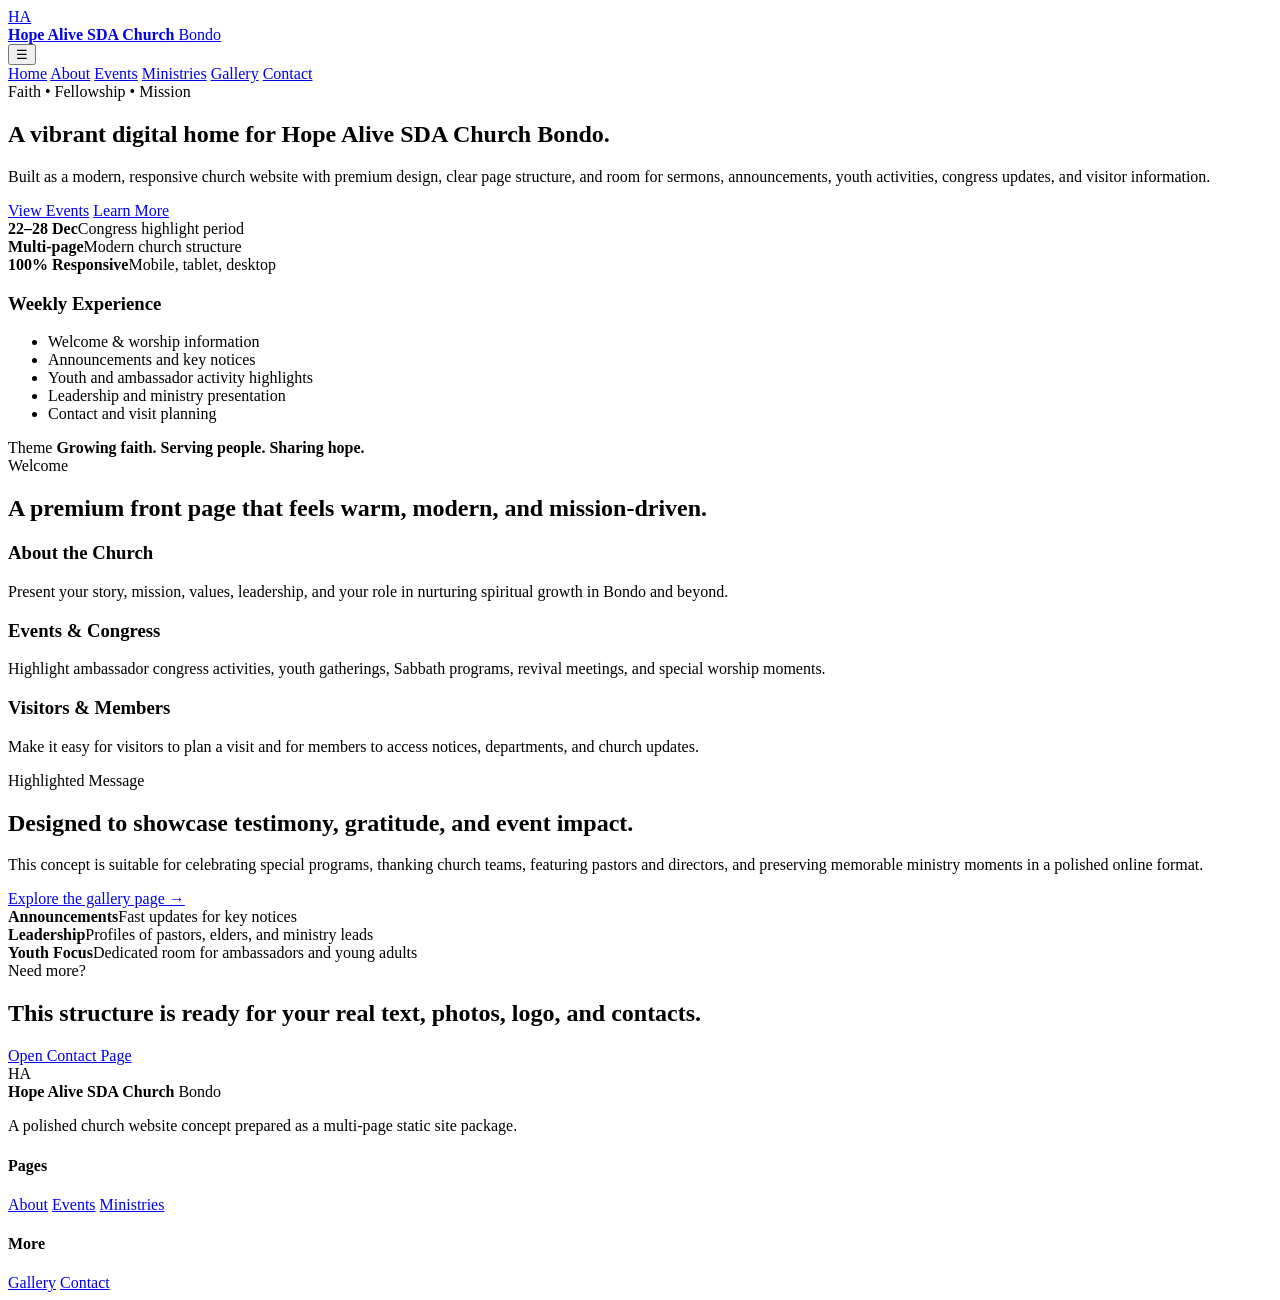
==== index.html @ 67b36d7e "Add files via upload" ====
<!DOCTYPE html>
<html lang="en">
<head>
  <meta charset="UTF-8" />
  <meta name="viewport" content="width=device-width, initial-scale=1.0" />
  <title>Hope Alive SDA Church Bondo | Home</title>
  <meta name="description" content="A premium multi-page church website concept for Hope Alive SDA Church Bondo." />
  <link rel="preconnect" href="https://fonts.googleapis.com">
  <link rel="preconnect" href="https://fonts.gstatic.com" crossorigin>
  <link href="https://fonts.googleapis.com/css2?family=Inter:wght@400;500;600;700;800&display=swap" rel="stylesheet">
  <link rel="stylesheet" href="assets/css/style.css" />
</head>
<body>
  <header class="site-header">
    <div class="container nav-wrap">
      <a href="index.html" class="brand">
        <div class="brand-mark">HA</div>
        <div>
          <strong>Hope Alive SDA Church</strong>
          <span>Bondo</span>
        </div>
      </a>
      <button class="menu-btn" aria-label="Open menu">☰</button>
      <nav class="nav">
        <a href="index.html" class="active">Home</a>
        <a href="about.html">About</a>
        <a href="events.html">Events</a>
        <a href="ministries.html">Ministries</a>
        <a href="gallery.html">Gallery</a>
        <a href="contact.html" class="btn btn-sm">Contact</a>
      </nav>
    </div>
  </header>

  <main>
    <section class="hero">
      <div class="container hero-grid">
        <div>
          <span class="eyebrow">Faith • Fellowship • Mission</span>
          <h1>A vibrant digital home for Hope Alive SDA Church Bondo.</h1>
          <p class="lead">Built as a modern, responsive church website with premium design, clear page structure, and room for sermons, announcements, youth activities, congress updates, and visitor information.</p>
          <div class="hero-actions">
            <a href="events.html" class="btn">View Events</a>
            <a href="about.html" class="btn btn-ghost">Learn More</a>
          </div>
          <div class="stats">
            <div><strong>22–28 Dec</strong><span>Congress highlight period</span></div>
            <div><strong>Multi-page</strong><span>Modern church structure</span></div>
            <div><strong>100% Responsive</strong><span>Mobile, tablet, desktop</span></div>
          </div>
        </div>
        <div class="hero-card glass">
          <h3>Weekly Experience</h3>
          <ul class="check-list">
            <li>Welcome & worship information</li>
            <li>Announcements and key notices</li>
            <li>Youth and ambassador activity highlights</li>
            <li>Leadership and ministry presentation</li>
            <li>Contact and visit planning</li>
          </ul>
          <div class="mini-banner">
            <span>Theme</span>
            <strong>Growing faith. Serving people. Sharing hope.</strong>
          </div>
        </div>
      </div>
      <div class="hero-orb orb-1"></div>
      <div class="hero-orb orb-2"></div>
    </section>

    <section class="section">
      <div class="container">
        <div class="section-head">
          <span class="eyebrow">Welcome</span>
          <h2>A premium front page that feels warm, modern, and mission-driven.</h2>
        </div>
        <div class="cards three">
          <article class="card">
            <h3>About the Church</h3>
            <p>Present your story, mission, values, leadership, and your role in nurturing spiritual growth in Bondo and beyond.</p>
          </article>
          <article class="card">
            <h3>Events & Congress</h3>
            <p>Highlight ambassador congress activities, youth gatherings, Sabbath programs, revival meetings, and special worship moments.</p>
          </article>
          <article class="card">
            <h3>Visitors & Members</h3>
            <p>Make it easy for visitors to plan a visit and for members to access notices, departments, and church updates.</p>
          </article>
        </div>
      </div>
    </section>

    <section class="section alt">
      <div class="container split">
        <div>
          <span class="eyebrow">Highlighted Message</span>
          <h2>Designed to showcase testimony, gratitude, and event impact.</h2>
          <p>This concept is suitable for celebrating special programs, thanking church teams, featuring pastors and directors, and preserving memorable ministry moments in a polished online format.</p>
          <a href="gallery.html" class="text-link">Explore the gallery page →</a>
        </div>
        <div class="feature-stack">
          <div class="feature glass"><strong>Announcements</strong><span>Fast updates for key notices</span></div>
          <div class="feature glass"><strong>Leadership</strong><span>Profiles of pastors, elders, and ministry leads</span></div>
          <div class="feature glass"><strong>Youth Focus</strong><span>Dedicated room for ambassadors and young adults</span></div>
        </div>
      </div>
    </section>

    <section class="cta-band">
      <div class="container cta-wrap">
        <div>
          <span class="eyebrow">Need more?</span>
          <h2>This structure is ready for your real text, photos, logo, and contacts.</h2>
        </div>
        <a href="contact.html" class="btn">Open Contact Page</a>
      </div>
    </section>
  </main>

  <footer class="site-footer">
    <div class="container footer-grid">
      <div>
        <div class="brand brand-footer">
          <div class="brand-mark">HA</div>
          <div>
            <strong>Hope Alive SDA Church</strong>
            <span>Bondo</span>
          </div>
        </div>
        <p>A polished church website concept prepared as a multi-page static site package.</p>
      </div>
      <div>
        <h4>Pages</h4>
        <a href="about.html">About</a>
        <a href="events.html">Events</a>
        <a href="ministries.html">Ministries</a>
      </div>
      <div>
        <h4>More</h4>
        <a href="gallery.html">Gallery</a>
        <a href="contact.html">Contact</a>
      </div>
    </div>
  </footer>
  <script src="assets/js/main.js"></script>
</body>
</html>
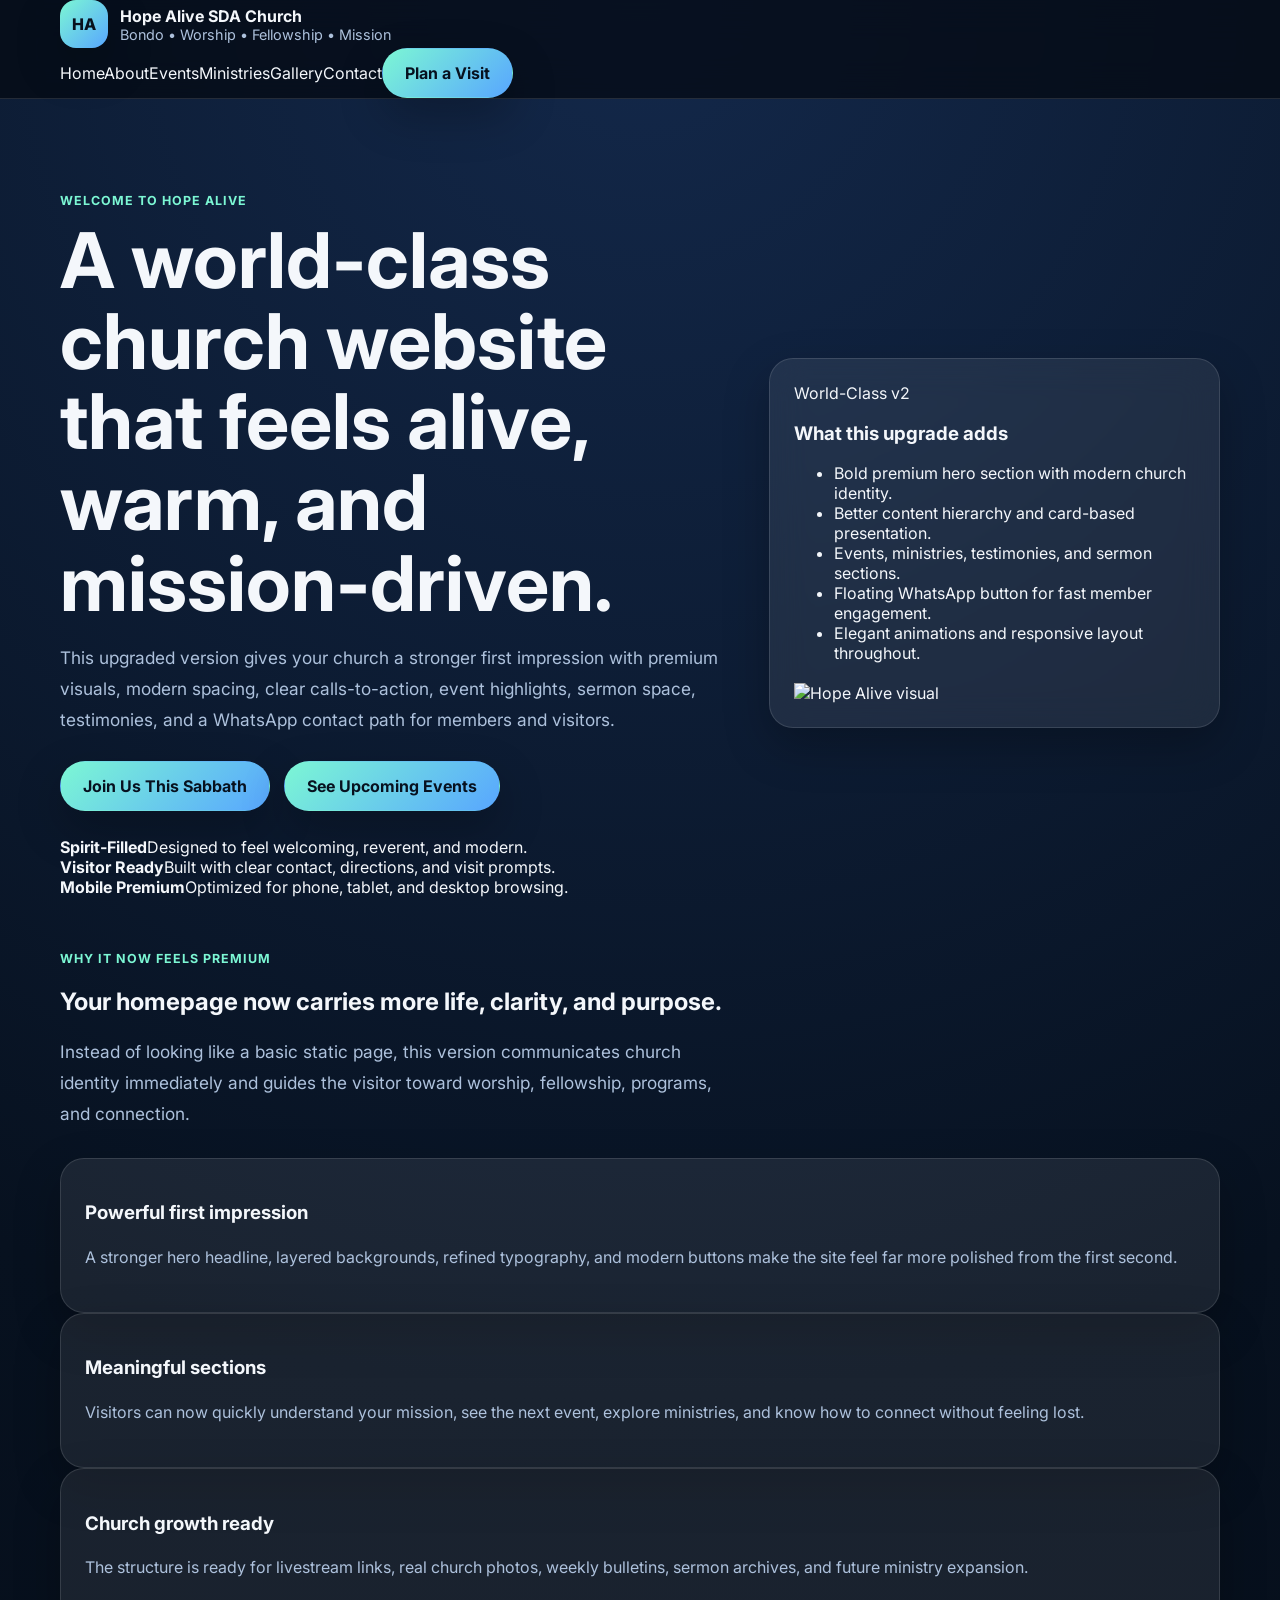
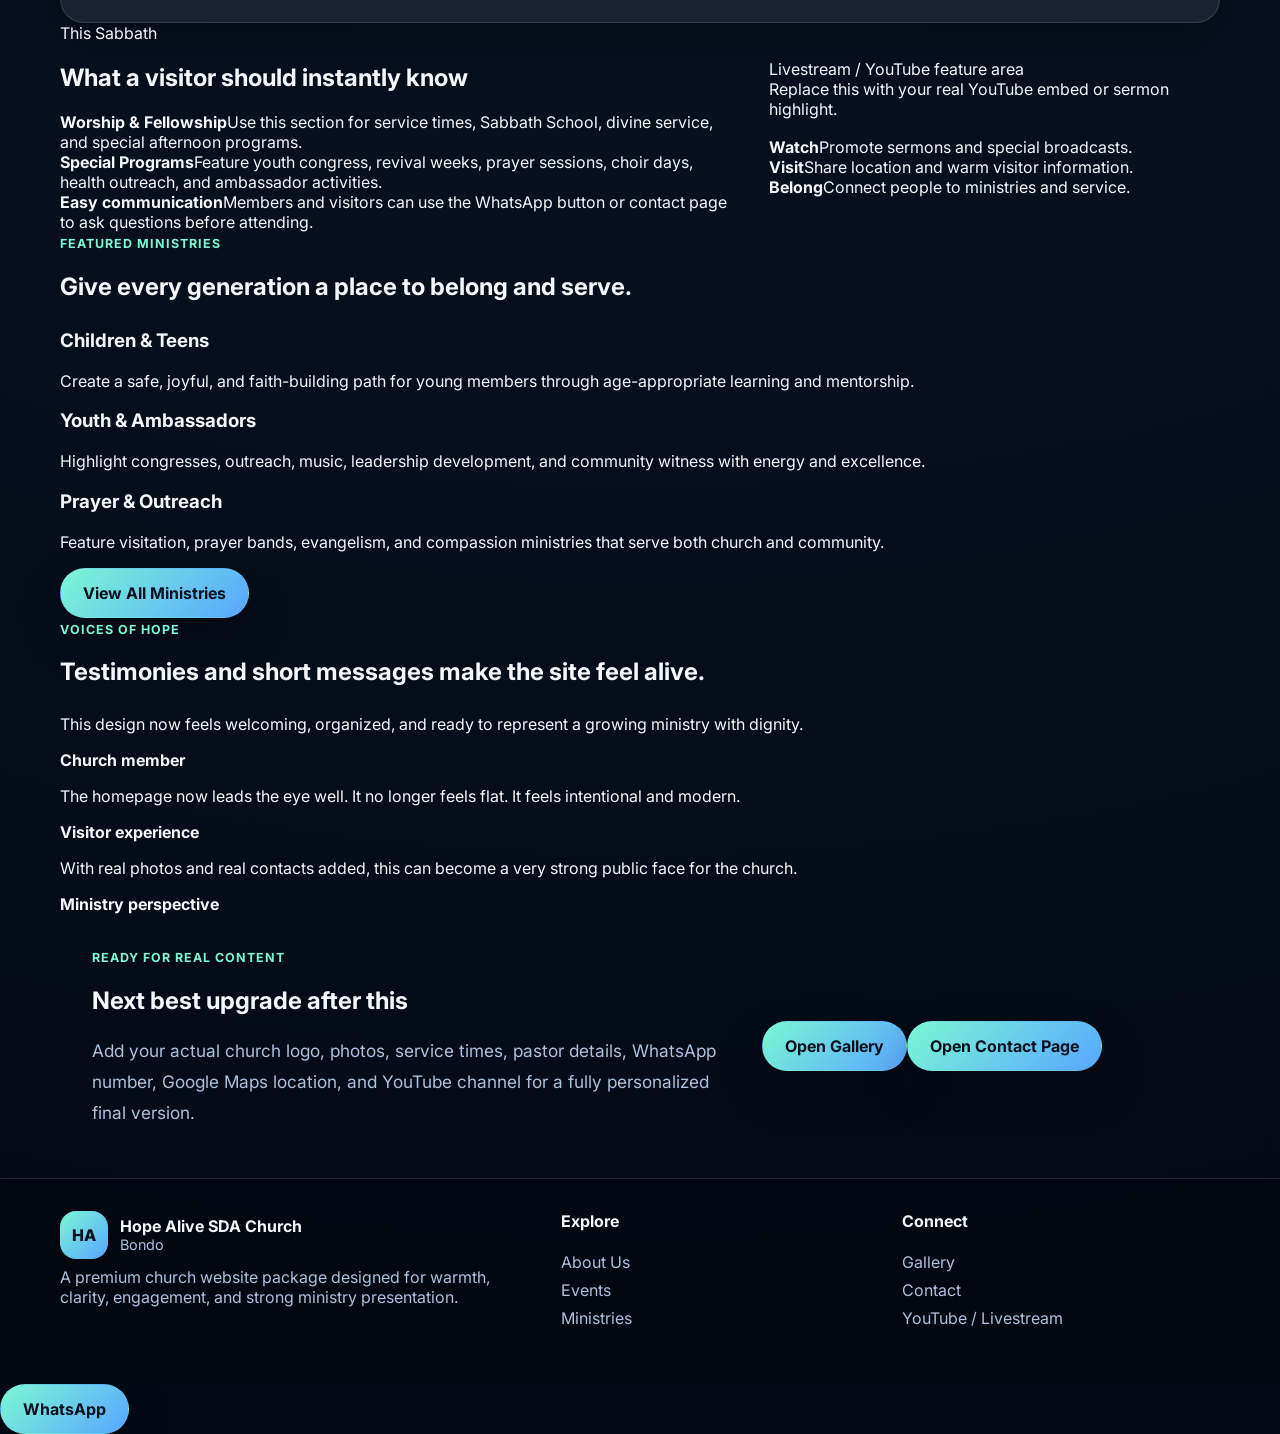
==== commit 234c9077: "Add files via upload" ====
--- a/index.html
+++ b/index.html
@@ -1,148 +1,14 @@
-<!DOCTYPE html>
-<html lang="en">
-<head>
-  <meta charset="UTF-8" />
-  <meta name="viewport" content="width=device-width, initial-scale=1.0" />
-  <title>Hope Alive SDA Church Bondo | Home</title>
-  <meta name="description" content="A premium multi-page church website concept for Hope Alive SDA Church Bondo." />
-  <link rel="preconnect" href="https://fonts.googleapis.com">
-  <link rel="preconnect" href="https://fonts.gstatic.com" crossorigin>
-  <link href="https://fonts.googleapis.com/css2?family=Inter:wght@400;500;600;700;800&display=swap" rel="stylesheet">
-  <link rel="stylesheet" href="assets/css/style.css" />
-</head>
-<body>
-  <header class="site-header">
-    <div class="container nav-wrap">
-      <a href="index.html" class="brand">
-        <div class="brand-mark">HA</div>
-        <div>
-          <strong>Hope Alive SDA Church</strong>
-          <span>Bondo</span>
-        </div>
-      </a>
-      <button class="menu-btn" aria-label="Open menu">☰</button>
-      <nav class="nav">
-        <a href="index.html" class="active">Home</a>
-        <a href="about.html">About</a>
-        <a href="events.html">Events</a>
-        <a href="ministries.html">Ministries</a>
-        <a href="gallery.html">Gallery</a>
-        <a href="contact.html" class="btn btn-sm">Contact</a>
-      </nav>
-    </div>
-  </header>
-
-  <main>
-    <section class="hero">
-      <div class="container hero-grid">
-        <div>
-          <span class="eyebrow">Faith • Fellowship • Mission</span>
-          <h1>A vibrant digital home for Hope Alive SDA Church Bondo.</h1>
-          <p class="lead">Built as a modern, responsive church website with premium design, clear page structure, and room for sermons, announcements, youth activities, congress updates, and visitor information.</p>
-          <div class="hero-actions">
-            <a href="events.html" class="btn">View Events</a>
-            <a href="about.html" class="btn btn-ghost">Learn More</a>
-          </div>
-          <div class="stats">
-            <div><strong>22–28 Dec</strong><span>Congress highlight period</span></div>
-            <div><strong>Multi-page</strong><span>Modern church structure</span></div>
-            <div><strong>100% Responsive</strong><span>Mobile, tablet, desktop</span></div>
-          </div>
-        </div>
-        <div class="hero-card glass">
-          <h3>Weekly Experience</h3>
-          <ul class="check-list">
-            <li>Welcome & worship information</li>
-            <li>Announcements and key notices</li>
-            <li>Youth and ambassador activity highlights</li>
-            <li>Leadership and ministry presentation</li>
-            <li>Contact and visit planning</li>
-          </ul>
-          <div class="mini-banner">
-            <span>Theme</span>
-            <strong>Growing faith. Serving people. Sharing hope.</strong>
-          </div>
-        </div>
-      </div>
-      <div class="hero-orb orb-1"></div>
-      <div class="hero-orb orb-2"></div>
-    </section>
-
-    <section class="section">
-      <div class="container">
-        <div class="section-head">
-          <span class="eyebrow">Welcome</span>
-          <h2>A premium front page that feels warm, modern, and mission-driven.</h2>
-        </div>
-        <div class="cards three">
-          <article class="card">
-            <h3>About the Church</h3>
-            <p>Present your story, mission, values, leadership, and your role in nurturing spiritual growth in Bondo and beyond.</p>
-          </article>
-          <article class="card">
-            <h3>Events & Congress</h3>
-            <p>Highlight ambassador congress activities, youth gatherings, Sabbath programs, revival meetings, and special worship moments.</p>
-          </article>
-          <article class="card">
-            <h3>Visitors & Members</h3>
-            <p>Make it easy for visitors to plan a visit and for members to access notices, departments, and church updates.</p>
-          </article>
-        </div>
-      </div>
-    </section>
-
-    <section class="section alt">
-      <div class="container split">
-        <div>
-          <span class="eyebrow">Highlighted Message</span>
-          <h2>Designed to showcase testimony, gratitude, and event impact.</h2>
-          <p>This concept is suitable for celebrating special programs, thanking church teams, featuring pastors and directors, and preserving memorable ministry moments in a polished online format.</p>
-          <a href="gallery.html" class="text-link">Explore the gallery page →</a>
-        </div>
-        <div class="feature-stack">
-          <div class="feature glass"><strong>Announcements</strong><span>Fast updates for key notices</span></div>
-          <div class="feature glass"><strong>Leadership</strong><span>Profiles of pastors, elders, and ministry leads</span></div>
-          <div class="feature glass"><strong>Youth Focus</strong><span>Dedicated room for ambassadors and young adults</span></div>
-        </div>
-      </div>
-    </section>
-
-    <section class="cta-band">
-      <div class="container cta-wrap">
-        <div>
-          <span class="eyebrow">Need more?</span>
-          <h2>This structure is ready for your real text, photos, logo, and contacts.</h2>
-        </div>
-        <a href="contact.html" class="btn">Open Contact Page</a>
-      </div>
-    </section>
-  </main>
-
-  <footer class="site-footer">
-    <div class="container footer-grid">
-      <div>
-        <div class="brand brand-footer">
-          <div class="brand-mark">HA</div>
-          <div>
-            <strong>Hope Alive SDA Church</strong>
-            <span>Bondo</span>
-          </div>
-        </div>
-        <p>A polished church website concept prepared as a multi-page static site package.</p>
-      </div>
-      <div>
-        <h4>Pages</h4>
-        <a href="about.html">About</a>
-        <a href="events.html">Events</a>
-        <a href="ministries.html">Ministries</a>
-      </div>
-      <div>
-        <h4>More</h4>
-        <a href="gallery.html">Gallery</a>
-        <a href="contact.html">Contact</a>
-      </div>
-    </div>
-  </footer>
-  <script src="assets/js/main.js"></script>
-</body>
-</html>
+<!DOCTYPE html><html lang="en"><head><meta charset="UTF-8" />
+<meta name="viewport" content="width=device-width, initial-scale=1.0" />
+<meta name="description" content="Hope Alive SDA Church Bondo premium multi-page website." />
+<link rel="preconnect" href="https://fonts.googleapis.com">
+<link rel="preconnect" href="https://fonts.gstatic.com" crossorigin>
+<link href="https://fonts.googleapis.com/css2?family=Inter:wght@400;500;600;700;800;900&display=swap" rel="stylesheet">
+<link rel="stylesheet" href="assets/css/style.css" /><title>Hope Alive SDA Church Bondo | Home</title></head><body><header class="site-header"><div class="container navbar"><a class="brand" href="index.html"><div class="brand-mark">HA</div><div class="brand-text"><strong>Hope Alive SDA Church</strong><span>Bondo • Worship • Fellowship • Mission</span></div></a><button class="menu-btn" aria-label="Open menu">☰</button><nav class="nav-links"><a href="index.html" class="active">Home</a><a href="about.html" class="">About</a><a href="events.html" class="">Events</a><a href="ministries.html" class="">Ministries</a><a href="gallery.html" class="">Gallery</a><a href="contact.html" class="">Contact</a><a href="contact.html" class="btn btn-primary">Plan a Visit</a></nav></div></header><main>
+<section class="hero"><div class="container hero-grid"><div class="reveal"><span class="eyebrow">Welcome to Hope Alive</span><h1>A world-class church website that feels alive, warm, and mission-driven.</h1><p class="lead">This upgraded version gives your church a stronger first impression with premium visuals, modern spacing, clear calls-to-action, event highlights, sermon space, testimonies, and a WhatsApp contact path for members and visitors.</p><div class="hero-actions"><a class="btn btn-primary" href="contact.html">Join Us This Sabbath</a><a class="btn btn-secondary" href="events.html">See Upcoming Events</a></div><div class="metrics"><div class="metric"><strong>Spirit-Filled</strong><span>Designed to feel welcoming, reverent, and modern.</span></div><div class="metric"><strong>Visitor Ready</strong><span>Built with clear contact, directions, and visit prompts.</span></div><div class="metric"><strong>Mobile Premium</strong><span>Optimized for phone, tablet, and desktop browsing.</span></div></div></div><div class="hero-card glass reveal"><span class="hero-badge">World-Class v2</span><h3>What this upgrade adds</h3><ul class="checks"><li>Bold premium hero section with modern church identity.</li><li>Better content hierarchy and card-based presentation.</li><li>Events, ministries, testimonies, and sermon sections.</li><li>Floating WhatsApp button for fast member engagement.</li><li>Elegant animations and responsive layout throughout.</li></ul><div class="media-card" style="margin-top:20px"><img src="assets/img/hero-illustration.svg" alt="Hope Alive visual"></div></div></div><div class="orb orb-one"></div><div class="orb orb-two"></div></section>
+<section><div class="container"><div class="section-head reveal"><span class="eyebrow">Why it now feels premium</span><h2>Your homepage now carries more life, clarity, and purpose.</h2><p class="lead">Instead of looking like a basic static page, this version communicates church identity immediately and guides the visitor toward worship, fellowship, programs, and connection.</p></div><div class="grid-3"><article class="card reveal"><h3>Powerful first impression</h3><p>A stronger hero headline, layered backgrounds, refined typography, and modern buttons make the site feel far more polished from the first second.</p></article><article class="card reveal"><h3>Meaningful sections</h3><p>Visitors can now quickly understand your mission, see the next event, explore ministries, and know how to connect without feeling lost.</p></article><article class="card reveal"><h3>Church growth ready</h3><p>The structure is ready for livestream links, real church photos, weekly bulletins, sermon archives, and future ministry expansion.</p></article></div></div></section>
+<section><div class="container split"><div class="notice reveal"><div class="kicker">This Sabbath</div><h2>What a visitor should instantly know</h2><div class="notice-list"><div class="notice-item"><strong>Worship & Fellowship</strong><span>Use this section for service times, Sabbath School, divine service, and special afternoon programs.</span></div><div class="notice-item"><strong>Special Programs</strong><span>Feature youth congress, revival weeks, prayer sessions, choir days, health outreach, and ambassador activities.</span></div><div class="notice-item"><strong>Easy communication</strong><span>Members and visitors can use the WhatsApp button or contact page to ask questions before attending.</span></div></div></div><div class="media-card reveal"><div class="video-placeholder">Livestream / YouTube feature area<br><span class="muted small">Replace this with your real YouTube embed or sermon highlight.</span></div><div class="tile-row" style="margin-top:18px"><div class="tile"><strong>Watch</strong><span>Promote sermons and special broadcasts.</span></div><div class="tile"><strong>Visit</strong><span>Share location and warm visitor information.</span></div><div class="tile"><strong>Belong</strong><span>Connect people to ministries and service.</span></div></div></div></div></section>
+<section><div class="container"><div class="section-head reveal"><span class="eyebrow">Featured ministries</span><h2>Give every generation a place to belong and serve.</h2></div><div class="ministries-grid"><article class="ministry-card reveal"><h3>Children & Teens</h3><p>Create a safe, joyful, and faith-building path for young members through age-appropriate learning and mentorship.</p></article><article class="ministry-card reveal"><h3>Youth & Ambassadors</h3><p>Highlight congresses, outreach, music, leadership development, and community witness with energy and excellence.</p></article><article class="ministry-card reveal"><h3>Prayer & Outreach</h3><p>Feature visitation, prayer bands, evangelism, and compassion ministries that serve both church and community.</p></article></div><div class="button-row reveal"><a class="btn btn-primary" href="ministries.html">View All Ministries</a></div></div></section>
+<section><div class="container"><div class="section-head reveal"><span class="eyebrow">Voices of hope</span><h2>Testimonies and short messages make the site feel alive.</h2></div><div class="testimonials-grid"><article class="quote reveal"><p>This design now feels welcoming, organized, and ready to represent a growing ministry with dignity.</p><strong>Church member</strong></article><article class="quote reveal"><p>The homepage now leads the eye well. It no longer feels flat. It feels intentional and modern.</p><strong>Visitor experience</strong></article><article class="quote reveal"><p>With real photos and real contacts added, this can become a very strong public face for the church.</p><strong>Ministry perspective</strong></article></div></div></section>
+<section><div class="container"><div class="notice reveal" style="padding:32px"><div class="split"><div><span class="eyebrow">Ready for real content</span><h2>Next best upgrade after this</h2><p class="lead">Add your actual church logo, photos, service times, pastor details, WhatsApp number, Google Maps location, and YouTube channel for a fully personalized final version.</p></div><div class="button-row" style="align-items:center;justify-content:flex-start"><a class="btn btn-primary" href="gallery.html">Open Gallery</a><a class="btn btn-secondary" href="contact.html">Open Contact Page</a></div></div></div></div></section>
+</main><footer class="site-footer"><div class="container footer-grid"><div><div class="brand"><div class="brand-mark">HA</div><div class="brand-text"><strong>Hope Alive SDA Church</strong><span>Bondo</span></div></div><p>A premium church website package designed for warmth, clarity, engagement, and strong ministry presentation.</p></div><div><h4>Explore</h4><a href="about.html">About Us</a><a href="events.html">Events</a><a href="ministries.html">Ministries</a></div><div><h4>Connect</h4><a href="gallery.html">Gallery</a><a href="contact.html">Contact</a><a href="#">YouTube / Livestream</a></div></div></footer><a class="floating-whatsapp btn btn-whatsapp" href="https://wa.me/254700000000" target="_blank" rel="noopener">WhatsApp</a><script src="assets/js/main.js"></script></body></html>
--- a/assets/css/style.css
+++ b/assets/css/style.css
@@ -0,0 +1,125 @@
+:root {
+  --bg: #07111f;
+  --bg-soft: #0e1b2f;
+  --card: rgba(255,255,255,0.08);
+  --text: #f4f7fb;
+  --muted: #adc1dc;
+  --primary: #58a6ff;
+  --accent: #7cf7d4;
+  --line: rgba(255,255,255,0.12);
+  --shadow: 0 18px 45px rgba(0,0,0,0.25);
+  --radius: 24px;
+}
+* { box-sizing: border-box; }
+html { scroll-behavior: smooth; }
+body {
+  margin: 0;
+  font-family: 'Inter', sans-serif;
+  background: radial-gradient(circle at top, #13284a 0%, var(--bg) 45%, #040a14 100%);
+  color: var(--text);
+}
+a { color: inherit; text-decoration: none; }
+.container { width: min(1160px, calc(100% - 32px)); margin: 0 auto; }
+.site-header {
+  position: sticky; top: 0; z-index: 1000;
+  backdrop-filter: blur(18px);
+  background: rgba(5,10,19,0.75);
+  border-bottom: 1px solid var(--line);
+}
+.nav-wrap { display: flex; align-items: center; justify-content: space-between; min-height: 78px; gap: 16px; }
+.brand { display: inline-flex; align-items: center; gap: 12px; }
+.brand strong, .brand span { display: block; }
+.brand span { color: var(--muted); font-size: 0.9rem; }
+.brand-mark {
+  width: 48px; height: 48px; display: grid; place-items: center;
+  border-radius: 16px; font-weight: 800;
+  background: linear-gradient(135deg, var(--accent), var(--primary)); color: #08111e;
+  box-shadow: var(--shadow);
+}
+.nav { display: flex; align-items: center; gap: 12px; }
+.nav a { color: var(--muted); font-weight: 600; padding: 10px 12px; border-radius: 12px; }
+.nav a.active, .nav a:hover { color: var(--text); background: rgba(255,255,255,0.06); }
+.btn {
+  display: inline-flex; align-items: center; justify-content: center; gap: 8px;
+  border: 1px solid transparent; border-radius: 999px; padding: 14px 22px;
+  font-weight: 700; background: linear-gradient(135deg, var(--accent), var(--primary));
+  color: #07111f; box-shadow: var(--shadow);
+}
+.btn-sm { padding: 10px 16px; }
+.btn-ghost { background: transparent; color: var(--text); border-color: var(--line); }
+.menu-btn { display: none; border: 1px solid var(--line); background: transparent; color: var(--text); border-radius: 12px; padding: 10px 12px; }
+.hero { position: relative; overflow: hidden; padding: 90px 0 50px; }
+.hero-grid, .split { display: grid; grid-template-columns: 1.2fr 0.8fr; gap: 32px; align-items: center; }
+.eyebrow { display: inline-block; color: var(--accent); font-weight: 700; letter-spacing: 0.08em; text-transform: uppercase; font-size: 0.78rem; }
+.hero h1, .page-hero h1, .section h2 { margin: 12px 0 18px; line-height: 1.05; }
+.hero h1 { font-size: clamp(2.6rem, 6vw, 5rem); max-width: 12ch; }
+.lead { color: var(--muted); font-size: 1.08rem; line-height: 1.8; max-width: 62ch; }
+.narrow { max-width: 52ch; }
+.hero-actions { display: flex; gap: 14px; flex-wrap: wrap; margin: 26px 0; }
+.stats { display: grid; grid-template-columns: repeat(3,1fr); gap: 14px; margin-top: 32px; }
+.stats div, .card, .glass, .gallery-item, .timeline-item { background: var(--card); border: 1px solid var(--line); box-shadow: var(--shadow); }
+.stats div { border-radius: 20px; padding: 18px; }
+.stats strong { display: block; font-size: 1rem; margin-bottom: 6px; }
+.stats span { color: var(--muted); font-size: 0.9rem; }
+.hero-card, .card, .feature, .timeline-item { border-radius: var(--radius); padding: 24px; }
+.glass { backdrop-filter: blur(18px); }
+.check-list { list-style: none; margin: 18px 0 0; padding: 0; }
+.check-list li { padding: 12px 0 12px 28px; position: relative; color: var(--muted); border-bottom: 1px solid rgba(255,255,255,0.08); }
+.check-list li::before { content: '✓'; position: absolute; left: 0; color: var(--accent); font-weight: 800; }
+.mini-banner { margin-top: 18px; padding: 16px 18px; border-radius: 18px; background: rgba(255,255,255,0.05); }
+.mini-banner span { display: block; color: var(--muted); font-size: 0.85rem; margin-bottom: 6px; }
+.hero-orb { position: absolute; border-radius: 999px; filter: blur(60px); opacity: 0.4; pointer-events: none; }
+.orb-1 { width: 220px; height: 220px; background: var(--primary); right: 8%; top: 60px; }
+.orb-2 { width: 200px; height: 200px; background: var(--accent); left: 5%; bottom: 30px; }
+.section { padding: 78px 0; }
+.section.alt, .page-hero { background: linear-gradient(180deg, rgba(255,255,255,0.02), rgba(255,255,255,0)); }
+.section-head { margin-bottom: 28px; }
+.cards { display: grid; gap: 20px; }
+.cards.three { grid-template-columns: repeat(3, 1fr); }
+.card p { color: var(--muted); line-height: 1.8; }
+.feature-stack { display: grid; gap: 18px; }
+.feature { display: flex; justify-content: space-between; align-items: center; gap: 12px; }
+.feature span { color: var(--muted); }
+.text-link { color: var(--accent); font-weight: 700; }
+.cta-band { padding: 0 0 88px; }
+.cta-wrap { border-radius: 28px; padding: 28px; background: linear-gradient(135deg, rgba(124,247,212,0.12), rgba(88,166,255,0.16)); border: 1px solid var(--line); display: flex; justify-content: space-between; gap: 24px; align-items: center; box-shadow: var(--shadow); }
+.site-footer { border-top: 1px solid var(--line); padding: 32px 0 48px; background: rgba(1,6,13,0.55); }
+.footer-grid { display: grid; grid-template-columns: 1.5fr 1fr 1fr; gap: 24px; }
+.footer-grid h4 { margin-top: 0; }
+.footer-grid a, .site-footer p { color: var(--muted); display: block; margin: 8px 0; }
+.brand-footer { margin-bottom: 14px; }
+.page-hero.small { padding: 76px 0 22px; }
+.badge { display: inline-flex; padding: 7px 12px; border-radius: 999px; background: rgba(124,247,212,0.16); color: var(--accent); font-weight: 700; font-size: 0.8rem; }
+.timeline { display: grid; gap: 16px; }
+.timeline-item strong { display: block; margin-bottom: 6px; }
+.timeline-item span { color: var(--muted); }
+.gallery-grid { display: grid; gap: 18px; grid-template-columns: repeat(3,1fr); grid-auto-rows: 180px; }
+.gallery-item {
+  border-radius: 24px; display: flex; align-items: end; padding: 22px;
+  background: linear-gradient(145deg, rgba(88,166,255,0.22), rgba(124,247,212,0.14));
+}
+.gallery-item span { font-weight: 700; }
+.gallery-item.tall { grid-row: span 2; }
+.gallery-item.wide { grid-column: span 2; }
+.contact-form { display: grid; gap: 14px; }
+.contact-form label { display: grid; gap: 8px; font-weight: 600; }
+input, textarea {
+  width: 100%; border-radius: 16px; border: 1px solid var(--line);
+  padding: 14px 16px; background: rgba(255,255,255,0.05); color: var(--text);
+  font: inherit;
+}
+input::placeholder, textarea::placeholder { color: #8ea5c1; }
+small { color: var(--muted); line-height: 1.7; }
+@media (max-width: 900px) {
+  .hero-grid, .split, .cards.three, .footer-grid, .stats, .gallery-grid { grid-template-columns: 1fr; }
+  .gallery-item.wide, .gallery-item.tall { grid-column: span 1; grid-row: span 1; }
+  .cta-wrap { flex-direction: column; align-items: flex-start; }
+  .nav {
+    display: none; position: absolute; top: calc(100% + 10px); right: 16px; left: 16px;
+    flex-direction: column; align-items: stretch; padding: 14px;
+    background: rgba(5,10,19,0.96); border: 1px solid var(--line); border-radius: 22px;
+  }
+  .nav.show { display: flex; }
+  .menu-btn { display: inline-flex; }
+  .hero h1 { max-width: none; }
+}
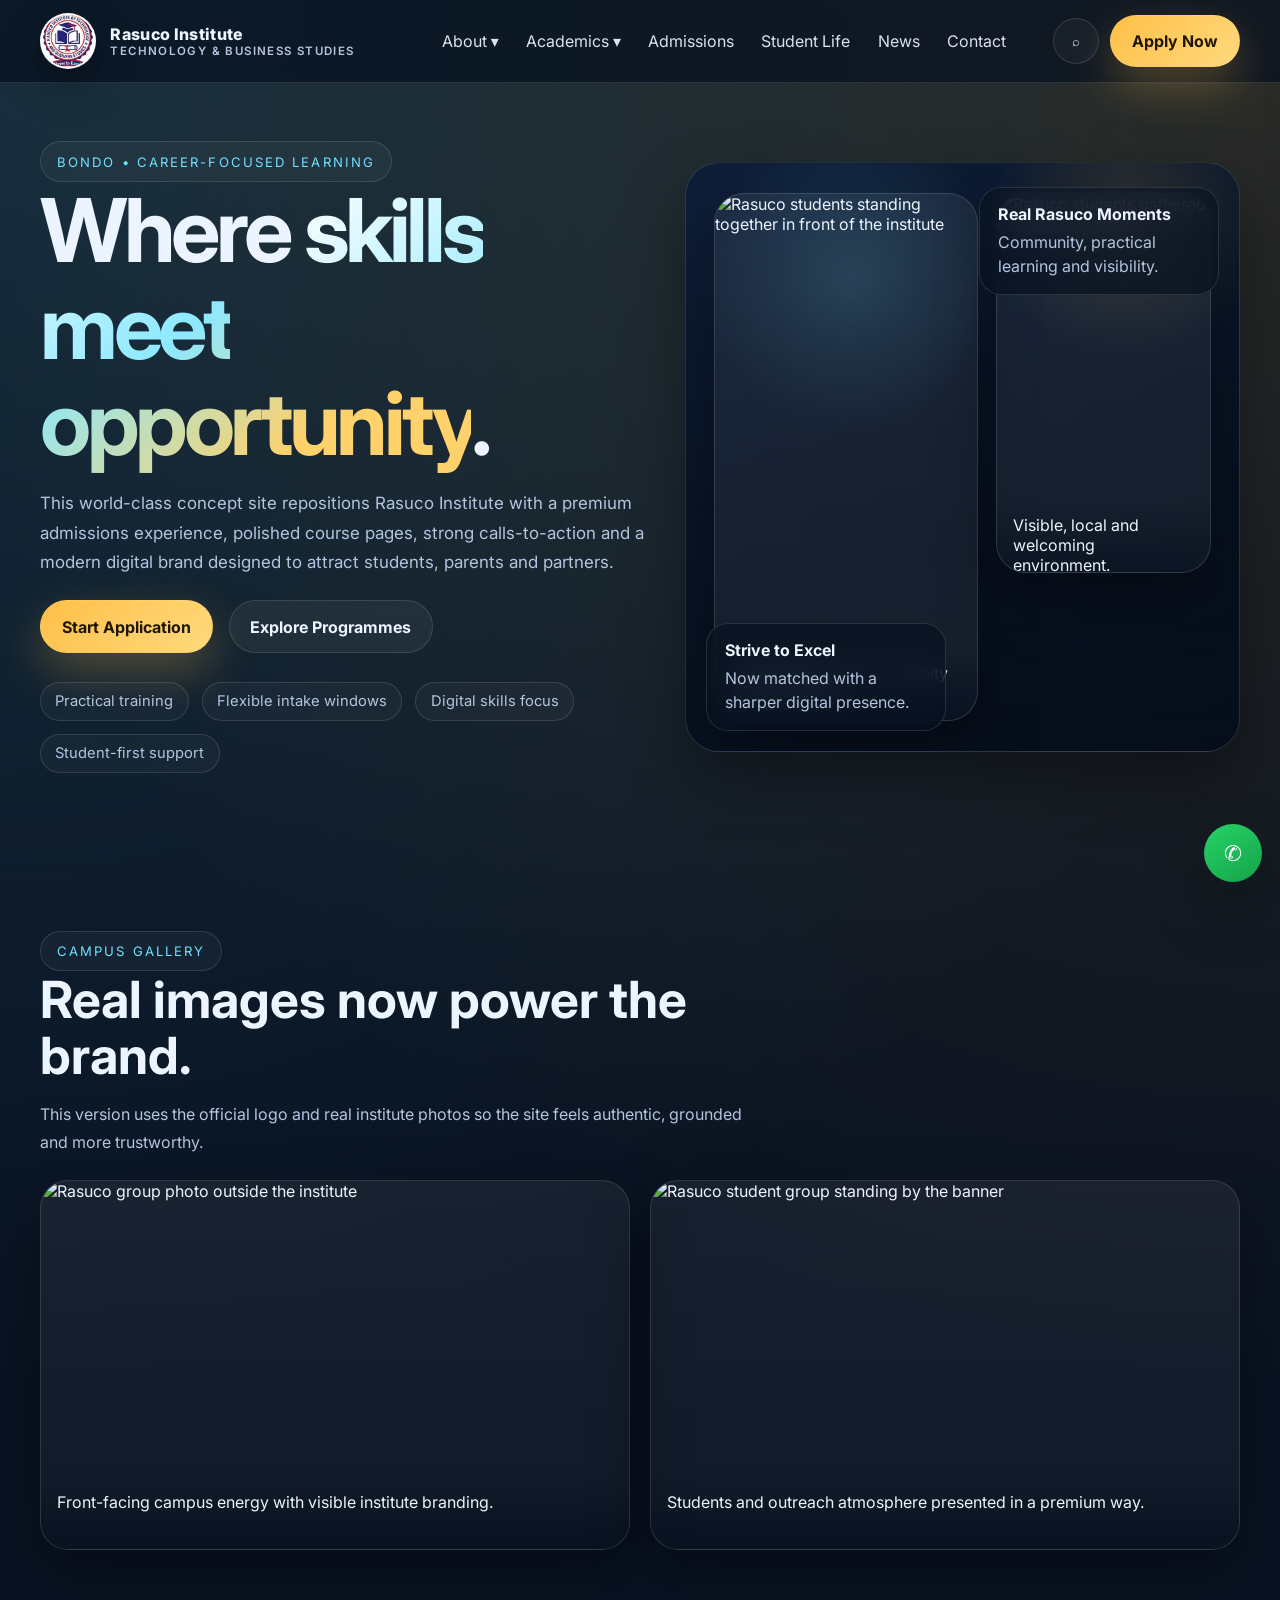
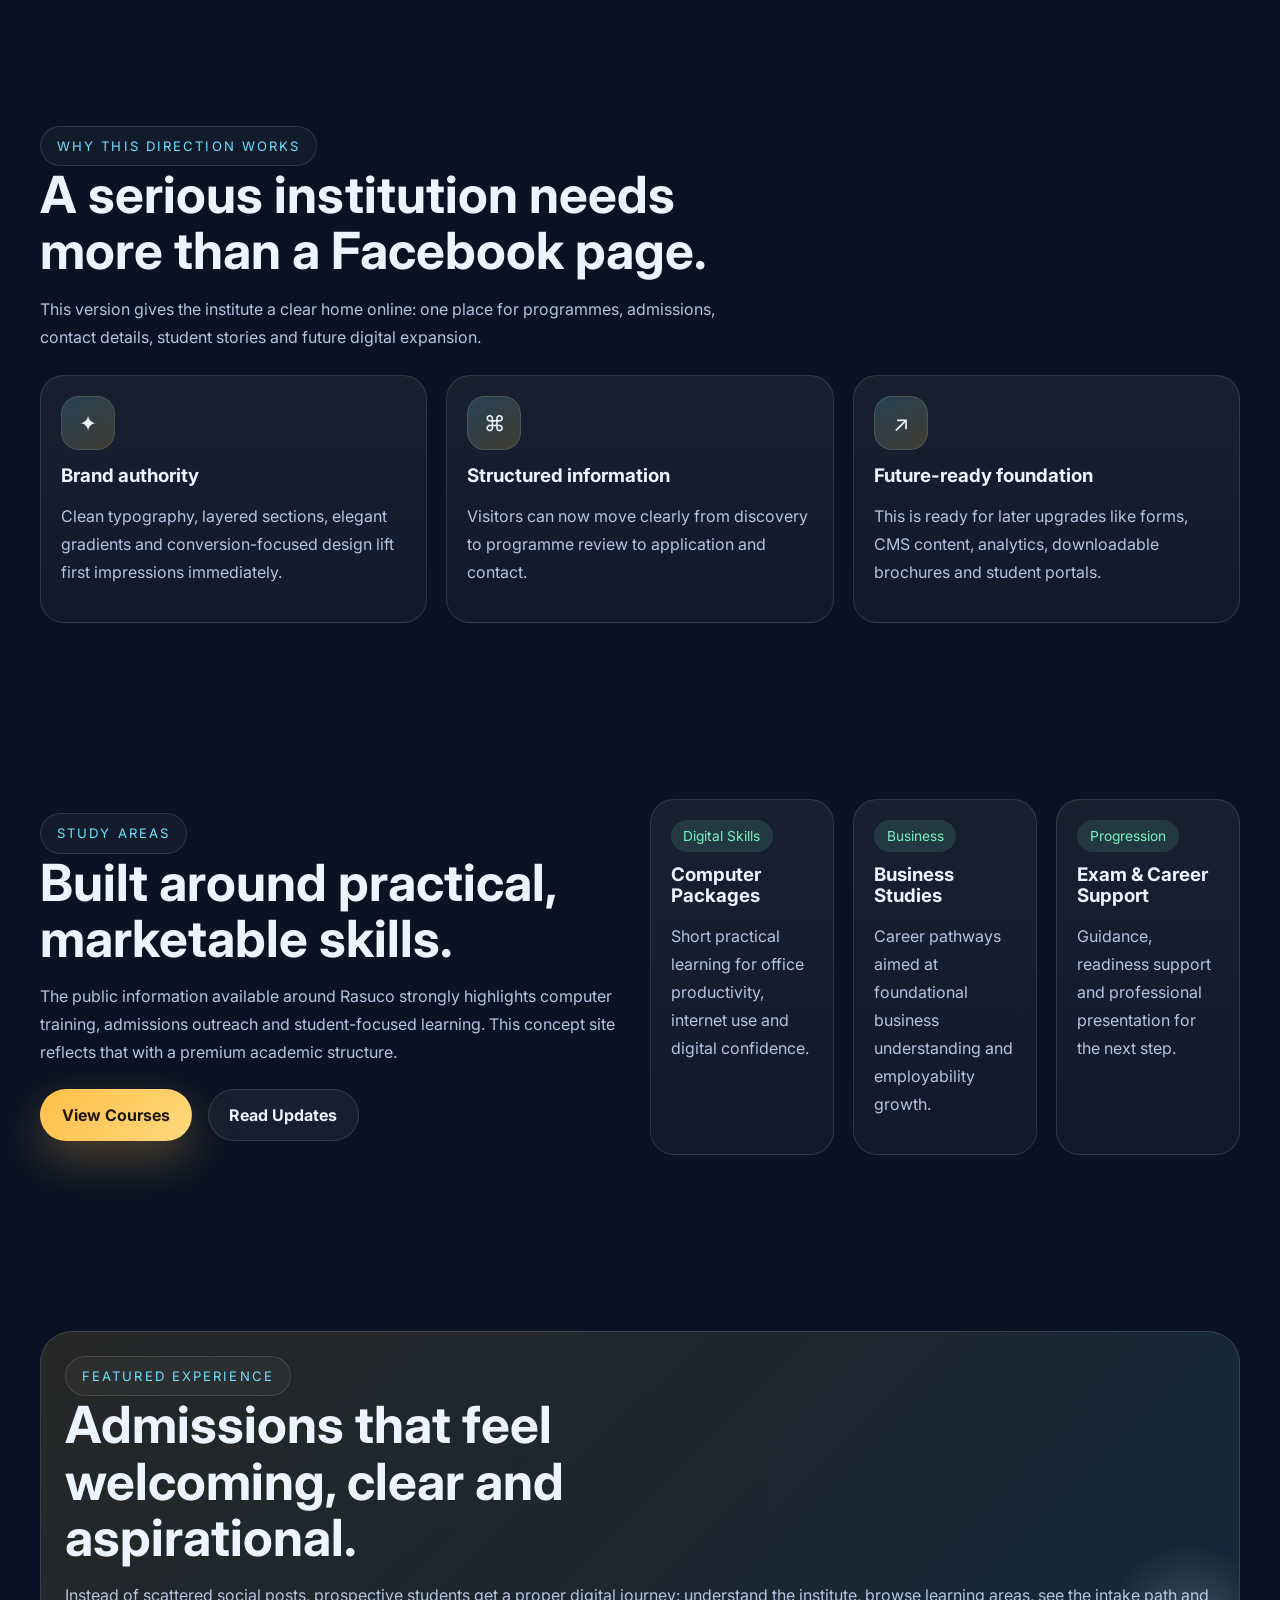
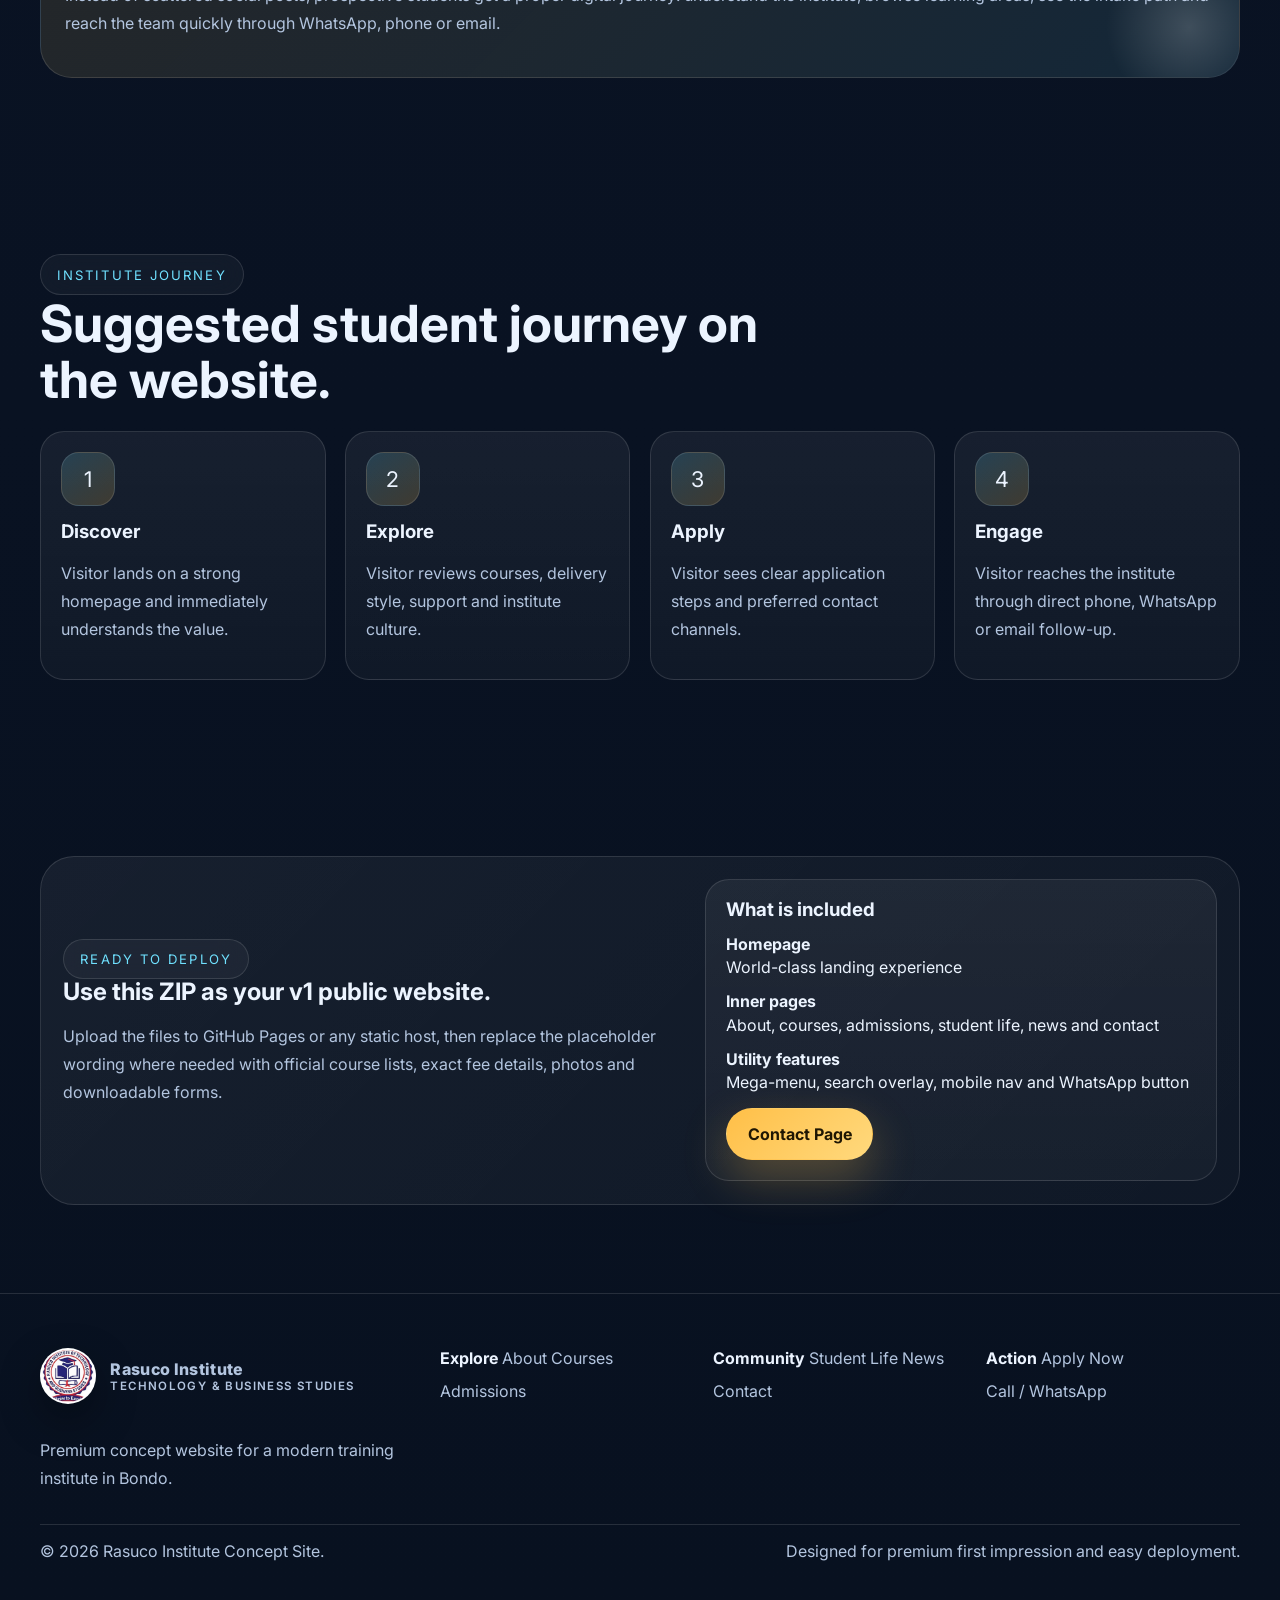
==== commit f8fce741: "Add files via upload" ====
--- a/index.html
+++ b/index.html
@@ -1,14 +1,285 @@
-<!DOCTYPE html><html lang="en"><head><meta charset="UTF-8" />
-<meta name="viewport" content="width=device-width, initial-scale=1.0" />
-<meta name="description" content="Hope Alive SDA Church Bondo premium multi-page website." />
-<link rel="preconnect" href="https://fonts.googleapis.com">
-<link rel="preconnect" href="https://fonts.gstatic.com" crossorigin>
-<link href="https://fonts.googleapis.com/css2?family=Inter:wght@400;500;600;700;800;900&display=swap" rel="stylesheet">
-<link rel="stylesheet" href="assets/css/style.css" /><title>Hope Alive SDA Church Bondo | Home</title></head><body><header class="site-header"><div class="container navbar"><a class="brand" href="index.html"><div class="brand-mark">HA</div><div class="brand-text"><strong>Hope Alive SDA Church</strong><span>Bondo • Worship • Fellowship • Mission</span></div></a><button class="menu-btn" aria-label="Open menu">☰</button><nav class="nav-links"><a href="index.html" class="active">Home</a><a href="about.html" class="">About</a><a href="events.html" class="">Events</a><a href="ministries.html" class="">Ministries</a><a href="gallery.html" class="">Gallery</a><a href="contact.html" class="">Contact</a><a href="contact.html" class="btn btn-primary">Plan a Visit</a></nav></div></header><main>
-<section class="hero"><div class="container hero-grid"><div class="reveal"><span class="eyebrow">Welcome to Hope Alive</span><h1>A world-class church website that feels alive, warm, and mission-driven.</h1><p class="lead">This upgraded version gives your church a stronger first impression with premium visuals, modern spacing, clear calls-to-action, event highlights, sermon space, testimonies, and a WhatsApp contact path for members and visitors.</p><div class="hero-actions"><a class="btn btn-primary" href="contact.html">Join Us This Sabbath</a><a class="btn btn-secondary" href="events.html">See Upcoming Events</a></div><div class="metrics"><div class="metric"><strong>Spirit-Filled</strong><span>Designed to feel welcoming, reverent, and modern.</span></div><div class="metric"><strong>Visitor Ready</strong><span>Built with clear contact, directions, and visit prompts.</span></div><div class="metric"><strong>Mobile Premium</strong><span>Optimized for phone, tablet, and desktop browsing.</span></div></div></div><div class="hero-card glass reveal"><span class="hero-badge">World-Class v2</span><h3>What this upgrade adds</h3><ul class="checks"><li>Bold premium hero section with modern church identity.</li><li>Better content hierarchy and card-based presentation.</li><li>Events, ministries, testimonies, and sermon sections.</li><li>Floating WhatsApp button for fast member engagement.</li><li>Elegant animations and responsive layout throughout.</li></ul><div class="media-card" style="margin-top:20px"><img src="assets/img/hero-illustration.svg" alt="Hope Alive visual"></div></div></div><div class="orb orb-one"></div><div class="orb orb-two"></div></section>
-<section><div class="container"><div class="section-head reveal"><span class="eyebrow">Why it now feels premium</span><h2>Your homepage now carries more life, clarity, and purpose.</h2><p class="lead">Instead of looking like a basic static page, this version communicates church identity immediately and guides the visitor toward worship, fellowship, programs, and connection.</p></div><div class="grid-3"><article class="card reveal"><h3>Powerful first impression</h3><p>A stronger hero headline, layered backgrounds, refined typography, and modern buttons make the site feel far more polished from the first second.</p></article><article class="card reveal"><h3>Meaningful sections</h3><p>Visitors can now quickly understand your mission, see the next event, explore ministries, and know how to connect without feeling lost.</p></article><article class="card reveal"><h3>Church growth ready</h3><p>The structure is ready for livestream links, real church photos, weekly bulletins, sermon archives, and future ministry expansion.</p></article></div></div></section>
-<section><div class="container split"><div class="notice reveal"><div class="kicker">This Sabbath</div><h2>What a visitor should instantly know</h2><div class="notice-list"><div class="notice-item"><strong>Worship & Fellowship</strong><span>Use this section for service times, Sabbath School, divine service, and special afternoon programs.</span></div><div class="notice-item"><strong>Special Programs</strong><span>Feature youth congress, revival weeks, prayer sessions, choir days, health outreach, and ambassador activities.</span></div><div class="notice-item"><strong>Easy communication</strong><span>Members and visitors can use the WhatsApp button or contact page to ask questions before attending.</span></div></div></div><div class="media-card reveal"><div class="video-placeholder">Livestream / YouTube feature area<br><span class="muted small">Replace this with your real YouTube embed or sermon highlight.</span></div><div class="tile-row" style="margin-top:18px"><div class="tile"><strong>Watch</strong><span>Promote sermons and special broadcasts.</span></div><div class="tile"><strong>Visit</strong><span>Share location and warm visitor information.</span></div><div class="tile"><strong>Belong</strong><span>Connect people to ministries and service.</span></div></div></div></div></section>
-<section><div class="container"><div class="section-head reveal"><span class="eyebrow">Featured ministries</span><h2>Give every generation a place to belong and serve.</h2></div><div class="ministries-grid"><article class="ministry-card reveal"><h3>Children & Teens</h3><p>Create a safe, joyful, and faith-building path for young members through age-appropriate learning and mentorship.</p></article><article class="ministry-card reveal"><h3>Youth & Ambassadors</h3><p>Highlight congresses, outreach, music, leadership development, and community witness with energy and excellence.</p></article><article class="ministry-card reveal"><h3>Prayer & Outreach</h3><p>Feature visitation, prayer bands, evangelism, and compassion ministries that serve both church and community.</p></article></div><div class="button-row reveal"><a class="btn btn-primary" href="ministries.html">View All Ministries</a></div></div></section>
-<section><div class="container"><div class="section-head reveal"><span class="eyebrow">Voices of hope</span><h2>Testimonies and short messages make the site feel alive.</h2></div><div class="testimonials-grid"><article class="quote reveal"><p>This design now feels welcoming, organized, and ready to represent a growing ministry with dignity.</p><strong>Church member</strong></article><article class="quote reveal"><p>The homepage now leads the eye well. It no longer feels flat. It feels intentional and modern.</p><strong>Visitor experience</strong></article><article class="quote reveal"><p>With real photos and real contacts added, this can become a very strong public face for the church.</p><strong>Ministry perspective</strong></article></div></div></section>
-<section><div class="container"><div class="notice reveal" style="padding:32px"><div class="split"><div><span class="eyebrow">Ready for real content</span><h2>Next best upgrade after this</h2><p class="lead">Add your actual church logo, photos, service times, pastor details, WhatsApp number, Google Maps location, and YouTube channel for a fully personalized final version.</p></div><div class="button-row" style="align-items:center;justify-content:flex-start"><a class="btn btn-primary" href="gallery.html">Open Gallery</a><a class="btn btn-secondary" href="contact.html">Open Contact Page</a></div></div></div></div></section>
-</main><footer class="site-footer"><div class="container footer-grid"><div><div class="brand"><div class="brand-mark">HA</div><div class="brand-text"><strong>Hope Alive SDA Church</strong><span>Bondo</span></div></div><p>A premium church website package designed for warmth, clarity, engagement, and strong ministry presentation.</p></div><div><h4>Explore</h4><a href="about.html">About Us</a><a href="events.html">Events</a><a href="ministries.html">Ministries</a></div><div><h4>Connect</h4><a href="gallery.html">Gallery</a><a href="contact.html">Contact</a><a href="#">YouTube / Livestream</a></div></div></footer><a class="floating-whatsapp btn btn-whatsapp" href="https://wa.me/254700000000" target="_blank" rel="noopener">WhatsApp</a><script src="assets/js/main.js"></script></body></html>+<!DOCTYPE html>
+<html lang="en">
+<head>
+  <meta charset="UTF-8" />
+  <meta name="viewport" content="width=device-width, initial-scale=1.0" />
+  <title>Rasuco Institute | World-Class Technical & Business Education in Bondo</title>
+  <meta name="description" content="Rasuco Institute of Technology & Business Studies — premium website concept for admissions, programmes, student life and contact in Bondo." />
+  <link rel="preconnect" href="https://fonts.googleapis.com">
+  <link rel="preconnect" href="https://fonts.gstatic.com" crossorigin>
+  <link href="https://fonts.googleapis.com/css2?family=Inter:wght@400;500;600;700;800;900&display=swap" rel="stylesheet">
+  <link rel="stylesheet" href="assets/css/styles.css" />
+</head>
+<body>
+  <header class="topbar">
+    <div class="container nav">
+      <a class="brand" href="index.html">
+        <img class="brand-logo" src="assets/img/logo.png" alt="Rasuco Institute logo">
+        <div>Rasuco Institute <small>Technology &amp; Business Studies</small></div>
+      </a>
+      <ul class="nav-links">
+        <li class="has-mega">
+          <a class="nav-link" href="about.html">About ▾</a>
+          <div class="mega">
+            <div class="mega-grid">
+              <div class="mega-card">
+                <div class="eyebrow">About Rasuco</div>
+                <h3>Skills. Character. Opportunity.</h3>
+                <p>A premium digital presence for a training institute focused on employability, digital literacy and practical growth.</p>
+              </div>
+              <div class="mega-card mega-list">
+                <strong>Explore</strong>
+                <a href="about.html">Institute story</a>
+                <a href="student-life.html">Student life</a>
+                <a href="news.html">Latest updates</a>
+              </div>
+              <div class="mega-card mega-list">
+                <strong>Quick links</strong>
+                <a href="admissions.html">Apply now</a>
+                <a href="courses.html">View programmes</a>
+                <a href="contact.html">Visit campus</a>
+              </div>
+            </div>
+          </div>
+        </li>
+        <li class="has-mega">
+          <a class="nav-link" href="courses.html">Academics ▾</a>
+          <div class="mega">
+            <div class="mega-grid">
+              <div class="mega-card">
+                <div class="eyebrow">Academics</div>
+                <h3>Built for practical outcomes</h3>
+                <p>Computer packages, business pathways, exam support, mentorship and flexible learning journeys.</p>
+              </div>
+              <div class="mega-card mega-list">
+                <strong>Programmes</strong>
+                <a href="courses.html#packages">Computer packages</a>
+                <a href="courses.html#business">Business studies</a>
+                <a href="courses.html#pathways">Career pathways</a>
+              </div>
+              <div class="mega-card mega-list">
+                <strong>Admissions</strong>
+                <a href="admissions.html#intakes">Current intakes</a>
+                <a href="admissions.html#steps">How to apply</a>
+                <a href="admissions.html#support">Student support</a>
+              </div>
+            </div>
+          </div>
+        </li>
+        <li><a class="nav-link" href="admissions.html">Admissions</a></li>
+        <li><a class="nav-link" href="student-life.html">Student Life</a></li>
+        <li><a class="nav-link" href="news.html">News</a></li>
+        <li><a class="nav-link" href="contact.html">Contact</a></li>
+      </ul>
+      <div style="display:flex; gap:.7rem; align-items:center;">
+        <button class="search-btn" aria-label="Open search" data-open-search>⌕</button>
+        <a class="btn btn-primary" href="admissions.html">Apply Now</a>
+        <button class="menu-btn" aria-label="Open menu" data-menu-btn>☰</button>
+      </div>
+    </div>
+    <div class="mobile-nav" data-mobile-nav>
+      <a href="about.html">About</a>
+      <a href="courses.html">Courses</a>
+      <a href="admissions.html">Admissions</a>
+      <a href="student-life.html">Student Life</a>
+      <a href="news.html">News</a>
+      <a href="contact.html">Contact</a>
+    </div>
+  </header>
+
+  <main>
+    <section class="hero">
+      <div class="container hero-grid">
+        <div class="hero-copy reveal">
+          <div class="eyebrow">Bondo • Career-Focused Learning</div>
+          <h1>Where <span class="gradient-text">skills meet opportunity</span>.</h1>
+          <p>This world-class concept site repositions Rasuco Institute with a premium admissions experience, polished course pages, strong calls-to-action and a modern digital brand designed to attract students, parents and partners.</p>
+          <div class="hero-actions">
+            <a class="btn btn-primary" href="admissions.html">Start Application</a>
+            <a class="btn btn-secondary" href="courses.html">Explore Programmes</a>
+          </div>
+          <div class="hero-trust">
+            <span class="chip">Practical training</span>
+            <span class="chip">Flexible intake windows</span>
+            <span class="chip">Digital skills focus</span>
+            <span class="chip">Student-first support</span>
+          </div>
+        </div>
+        <div class="hero-visual reveal">
+          <div class="hero-badge hero-badge-top"><strong>Real Rasuco Moments</strong><span>Community, practical learning and visibility.</span></div>
+          <div class="hero-photo-stack">
+            <figure class="hero-photo large"><img src="assets/img/students-1.png" alt="Rasuco students standing together in front of the institute"><figcaption>Energetic student community at the institute.</figcaption></figure>
+            <figure class="hero-photo small"><img src="assets/img/students-2.png" alt="Rasuco students gathered outside the institute"><figcaption>Visible, local and welcoming environment.</figcaption></figure>
+          </div>
+          <div class="hero-badge hero-badge-bottom"><strong>Strive to Excel</strong><span>Now matched with a sharper digital presence.</span></div>
+        </div>
+      </div>
+    </section>
+
+
+    <section class="section">
+      <div class="container">
+        <div class="reveal">
+          <div class="eyebrow">Campus Gallery</div>
+          <h2 class="section-title">Real images now power the brand.</h2>
+          <p class="section-subtitle">This version uses the official logo and real institute photos so the site feels authentic, grounded and more trustworthy.</p>
+        </div>
+        <div class="photo-grid" style="margin-top:1.5rem;">
+          <figure class="photo-card reveal"><img src="assets/img/students-1.png" alt="Rasuco group photo outside the institute"><figcaption>Front-facing campus energy with visible institute branding.</figcaption></figure>
+          <figure class="photo-card reveal"><img src="assets/img/students-2.png" alt="Rasuco student group standing by the banner"><figcaption>Students and outreach atmosphere presented in a premium way.</figcaption></figure>
+        </div>
+      </div>
+    </section>
+    <section class="section">
+      <div class="container">
+        <div class="reveal">
+          <div class="eyebrow">Why this direction works</div>
+          <h2 class="section-title">A serious institution needs more than a Facebook page.</h2>
+          <p class="section-subtitle">This version gives the institute a clear home online: one place for programmes, admissions, contact details, student stories and future digital expansion.</p>
+        </div>
+        <div class="cards-3" style="margin-top:1.5rem;">
+          <article class="card reveal">
+            <div class="icon">✦</div>
+            <h3>Brand authority</h3>
+            <p>Clean typography, layered sections, elegant gradients and conversion-focused design lift first impressions immediately.</p>
+          </article>
+          <article class="card reveal">
+            <div class="icon">⌘</div>
+            <h3>Structured information</h3>
+            <p>Visitors can now move clearly from discovery to programme review to application and contact.</p>
+          </article>
+          <article class="card reveal">
+            <div class="icon">↗</div>
+            <h3>Future-ready foundation</h3>
+            <p>This is ready for later upgrades like forms, CMS content, analytics, downloadable brochures and student portals.</p>
+          </article>
+        </div>
+      </div>
+    </section>
+
+    <section class="section">
+      <div class="container split-grid">
+        <div class="reveal">
+          <div class="eyebrow">Study Areas</div>
+          <h2 class="section-title">Built around practical, marketable skills.</h2>
+          <p>The public information available around Rasuco strongly highlights computer training, admissions outreach and student-focused learning. This concept site reflects that with a premium academic structure.</p>
+          <div class="inline-actions">
+            <a class="btn btn-primary" href="courses.html">View Courses</a>
+            <a class="btn btn-secondary" href="news.html">Read Updates</a>
+          </div>
+        </div>
+        <div class="cards-3 reveal">
+          <div class="card">
+            <span class="course-pill">Digital Skills</span>
+            <h3>Computer Packages</h3>
+            <p>Short practical learning for office productivity, internet use and digital confidence.</p>
+          </div>
+          <div class="card">
+            <span class="course-pill">Business</span>
+            <h3>Business Studies</h3>
+            <p>Career pathways aimed at foundational business understanding and employability growth.</p>
+          </div>
+          <div class="card">
+            <span class="course-pill">Progression</span>
+            <h3>Exam & Career Support</h3>
+            <p>Guidance, readiness support and professional presentation for the next step.</p>
+          </div>
+        </div>
+      </div>
+    </section>
+
+    <section class="section">
+      <div class="container banner reveal">
+        <div class="eyebrow">Featured Experience</div>
+        <h2 class="section-title">Admissions that feel welcoming, clear and aspirational.</h2>
+        <p>Instead of scattered social posts, prospective students get a proper digital journey: understand the institute, browse learning areas, see the intake path and reach the team quickly through WhatsApp, phone or email.</p>
+      </div>
+    </section>
+
+    <section class="section">
+      <div class="container">
+        <div class="reveal">
+          <div class="eyebrow">Institute Journey</div>
+          <h2 class="section-title">Suggested student journey on the website.</h2>
+        </div>
+        <div class="cards-4" style="margin-top:1.5rem;">
+          <div class="card reveal"><div class="icon">1</div><h3>Discover</h3><p>Visitor lands on a strong homepage and immediately understands the value.</p></div>
+          <div class="card reveal"><div class="icon">2</div><h3>Explore</h3><p>Visitor reviews courses, delivery style, support and institute culture.</p></div>
+          <div class="card reveal"><div class="icon">3</div><h3>Apply</h3><p>Visitor sees clear application steps and preferred contact channels.</p></div>
+          <div class="card reveal"><div class="icon">4</div><h3>Engage</h3><p>Visitor reaches the institute through direct phone, WhatsApp or email follow-up.</p></div>
+        </div>
+      </div>
+    </section>
+
+    <section class="section">
+      <div class="container cta-panel reveal">
+        <div>
+          <div class="eyebrow">Ready to deploy</div>
+          <h2>Use this ZIP as your v1 public website.</h2>
+          <p>Upload the files to GitHub Pages or any static host, then replace the placeholder wording where needed with official course lists, exact fee details, photos and downloadable forms.</p>
+        </div>
+        <div class="card">
+          <h3>What is included</h3>
+          <div class="info-list">
+            <div><strong>Homepage</strong><span>World-class landing experience</span></div>
+            <div><strong>Inner pages</strong><span>About, courses, admissions, student life, news and contact</span></div>
+            <div><strong>Utility features</strong><span>Mega-menu, search overlay, mobile nav and WhatsApp button</span></div>
+          </div>
+          <div class="inline-actions" style="margin-top:1rem;">
+            <a class="btn btn-primary" href="contact.html">Contact Page</a>
+          </div>
+        </div>
+      </div>
+    </section>
+  </main>
+
+  <footer class="footer">
+    <div class="container">
+      <div class="footer-grid">
+        <div>
+          <a class="brand" href="index.html" style="margin-bottom:1rem; display:inline-flex;">
+            <img class="brand-logo" src="assets/img/logo.png" alt="Rasuco Institute logo">
+            <div>Rasuco Institute <small>Technology &amp; Business Studies</small></div>
+          </a>
+          <p>Premium concept website for a modern training institute in Bondo.</p>
+        </div>
+        <div>
+          <strong>Explore</strong>
+          <a href="about.html">About</a>
+          <a href="courses.html">Courses</a>
+          <a href="admissions.html">Admissions</a>
+        </div>
+        <div>
+          <strong>Community</strong>
+          <a href="student-life.html">Student Life</a>
+          <a href="news.html">News</a>
+          <a href="contact.html">Contact</a>
+        </div>
+        <div>
+          <strong>Action</strong>
+          <a href="admissions.html">Apply Now</a>
+          <a href="contact.html">Call / WhatsApp</a>
+        </div>
+      </div>
+      <div class="subfooter">
+        <span>© <span data-current-year></span> Rasuco Institute Concept Site.</span>
+        <span>Designed for premium first impression and easy deployment.</span>
+      </div>
+    </div>
+  </footer>
+
+  <div class="search-overlay" data-search-overlay>
+    <div class="search-box">
+      <div style="display:flex; justify-content:space-between; gap:1rem; align-items:center; margin-bottom:.8rem;">
+        <strong>Search the site</strong>
+        <button class="search-btn" data-close-search>✕</button>
+      </div>
+      <input type="text" placeholder="Search admissions, programmes, contact..." data-search-input>
+      <div class="search-results" data-search-results></div>
+    </div>
+  </div>
+
+  <a class="wa-float" href="https://wa.me/254728510151" target="_blank" rel="noreferrer" aria-label="WhatsApp">✆</a>
+  <script src="assets/js/main.js"></script>
+</body>
+</html>
--- a/assets/css/styles.css
+++ b/assets/css/styles.css
@@ -0,0 +1,335 @@
+:root {
+  --bg: #081120;
+  --bg-soft: #0d1a2f;
+  --card: rgba(255,255,255,0.08);
+  --line: rgba(255,255,255,0.12);
+  --text: #ecf4ff;
+  --muted: #b3c5df;
+  --gold: #ffbf47;
+  --cyan: #70e1ff;
+  --green: #79f2c0;
+  --danger: #ff7a8a;
+  --shadow: 0 25px 60px rgba(0,0,0,0.35);
+  --radius: 24px;
+  --max: 1200px;
+}
+
+* { box-sizing: border-box; }
+html { scroll-behavior: smooth; }
+body {
+  margin: 0;
+  font-family: Inter, system-ui, -apple-system, BlinkMacSystemFont, "Segoe UI", sans-serif;
+  background:
+    radial-gradient(circle at top left, rgba(112,225,255,0.14), transparent 28%),
+    radial-gradient(circle at top right, rgba(255,191,71,0.14), transparent 28%),
+    linear-gradient(180deg, #07111f 0%, #0a1324 50%, #081120 100%);
+  color: var(--text);
+}
+img { max-width: 100%; display: block; }
+a { color: inherit; text-decoration: none; }
+p { color: var(--muted); line-height: 1.75; }
+h1,h2,h3,h4 { margin: 0 0 .8rem; line-height: 1.1; }
+.container { width: min(calc(100% - 32px), var(--max)); margin: 0 auto; }
+.section { padding: 88px 0; }
+.eyebrow {
+  display: inline-flex; align-items: center; gap: .5rem; font-size: .82rem;
+  letter-spacing: .16em; text-transform: uppercase; color: var(--cyan);
+  border: 1px solid var(--line); padding: .7rem 1rem; border-radius: 999px;
+  backdrop-filter: blur(16px); background: rgba(255,255,255,0.04);
+}
+.section-title { font-size: clamp(2rem, 4vw, 3.5rem); max-width: 720px; }
+.section-subtitle { max-width: 720px; margin-top: 1rem; }
+.btn {
+  display: inline-flex; align-items: center; justify-content: center; gap: .65rem;
+  border-radius: 999px; padding: .95rem 1.3rem; font-weight: 700; border: 1px solid transparent;
+  transition: .25s ease; cursor: pointer;
+}
+.btn-primary {
+  background: linear-gradient(135deg, var(--gold), #ffd97d);
+  color: #1f1603; box-shadow: 0 18px 45px rgba(255,191,71,0.28);
+}
+.btn-secondary {
+  border-color: var(--line); color: var(--text); background: rgba(255,255,255,0.05);
+}
+.btn:hover { transform: translateY(-2px); }
+.chip {
+  border: 1px solid var(--line);
+  padding: .6rem .9rem; border-radius: 999px; font-size: .92rem; color: var(--muted);
+  background: rgba(255,255,255,0.03);
+}
+.topbar {
+  position: sticky; top: 0; z-index: 50;
+  backdrop-filter: blur(20px); background: rgba(8,17,32,0.72); border-bottom: 1px solid var(--line);
+}
+.nav {
+  display: flex; align-items: center; justify-content: space-between; min-height: 78px; gap: 1rem;
+}
+.brand { display: flex; align-items: center; gap: .9rem; font-weight: 800; letter-spacing: .02em; }
+.brand-mark {
+  width: 52px; height: 52px; border-radius: 18px;
+  background: linear-gradient(145deg, var(--gold), #f39f06 55%, #8f5e01);
+  color: #081120; display: grid; place-items: center; font-weight: 900; box-shadow: var(--shadow);
+}
+.brand small { display: block; color: var(--muted); font-weight: 600; font-size: .72rem; letter-spacing: .12em; text-transform: uppercase; }
+.nav-links { display: flex; align-items: center; gap: 1rem; }
+.nav-links > li { list-style: none; position: relative; }
+.nav-link {
+  color: var(--text); opacity: .92; padding: .95rem .35rem; display: inline-flex; align-items: center; gap: .35rem;
+}
+.nav-link:hover { color: var(--gold); }
+.mega {
+  position: absolute; top: calc(100% + 12px); left: 50%; transform: translateX(-50%);
+  width: min(960px, 94vw); background: rgba(10,19,36,0.96); border: 1px solid var(--line);
+  border-radius: 28px; box-shadow: var(--shadow); padding: 1.2rem; display: none;
+}
+.has-mega:hover .mega { display: block; }
+.mega-grid { display: grid; grid-template-columns: 1.1fr .9fr .9fr; gap: 1rem; }
+.mega-card, .card {
+  background: linear-gradient(180deg, rgba(255,255,255,0.06), rgba(255,255,255,0.03));
+  border: 1px solid var(--line); border-radius: var(--radius); padding: 1.25rem;
+}
+.mega-list a { display: block; padding: .65rem 0; color: var(--muted); }
+.mega-list a:hover { color: var(--gold); }
+.search-btn, .menu-btn {
+  width: 46px; height: 46px; border-radius: 50%; border: 1px solid var(--line);
+  display: grid; place-items: center; background: rgba(255,255,255,0.04); color: var(--text); cursor: pointer;
+}
+.menu-btn { display: none; }
+.hero { padding: 58px 0 70px; position: relative; overflow: hidden; }
+.hero-grid {
+  display: grid; grid-template-columns: 1.05fr .95fr; gap: 2rem; align-items: center;
+}
+.hero h1 { font-size: clamp(2.7rem, 7vw, 5.5rem); letter-spacing: -0.05em; }
+.gradient-text {
+  background: linear-gradient(135deg, #fff, #8ce9ff 42%, #ffd16a 78%);
+  -webkit-background-clip: text; background-clip: text; color: transparent;
+}
+.hero-copy p { max-width: 660px; font-size: 1.06rem; }
+.hero-actions, .inline-actions { display: flex; gap: 1rem; flex-wrap: wrap; margin-top: 1.4rem; }
+.hero-trust {
+  margin-top: 1.8rem; display: flex; gap: .8rem; flex-wrap: wrap;
+}
+.hero-visual {
+  position: relative; min-height: 590px; border-radius: 34px; border: 1px solid var(--line);
+  background:
+    linear-gradient(180deg, rgba(5,12,24,.2), rgba(5,12,24,.75)),
+    radial-gradient(circle at 30% 20%, rgba(112,225,255,.22), transparent 25%),
+    radial-gradient(circle at 80% 10%, rgba(255,191,71,.20), transparent 20%),
+    linear-gradient(135deg, #112443, #07111f);
+  overflow: hidden; box-shadow: var(--shadow);
+}
+.visual-panel {
+  position: absolute; backdrop-filter: blur(12px); border: 1px solid var(--line);
+  background: rgba(255,255,255,.06); border-radius: 22px; padding: 1rem;
+}
+.visual-panel.top { top: 24px; right: 22px; width: 220px; }
+.visual-panel.mid { left: 22px; bottom: 160px; width: 240px; }
+.visual-panel.bottom { right: 24px; bottom: 24px; width: 280px; }
+.device {
+  position: absolute; left: 50%; transform: translateX(-50%); bottom: 80px;
+  width: min(430px, calc(100% - 50px)); border-radius: 28px; border: 1px solid rgba(255,255,255,.14);
+  background: linear-gradient(180deg, rgba(255,255,255,.10), rgba(255,255,255,.03)); padding: 1rem; box-shadow: var(--shadow);
+}
+.screen { border-radius: 22px; padding: 1.25rem; background: linear-gradient(180deg, #f8fbff, #e9f3ff); color: #152641; }
+.mock-line { height: 12px; border-radius: 999px; background: rgba(21,38,65,.16); margin-bottom: .8rem; }
+.mock-grid { display: grid; grid-template-columns: repeat(2, 1fr); gap: .8rem; margin-top: 1rem; }
+.mock-card { background: white; border-radius: 18px; padding: 1rem; min-height: 112px; box-shadow: 0 14px 35px rgba(21,38,65,.08); }
+.stats-grid, .cards-3, .cards-4, .news-grid, .footer-grid, .split-grid, .contact-grid {
+  display: grid; gap: 1.2rem;
+}
+.stats-grid { grid-template-columns: repeat(4, 1fr); margin-top: 2rem; }
+.cards-3 { grid-template-columns: repeat(3, 1fr); }
+.cards-4 { grid-template-columns: repeat(4, 1fr); }
+.news-grid { grid-template-columns: 1.1fr .9fr .9fr; }
+.split-grid { grid-template-columns: 1fr 1fr; align-items: center; }
+.contact-grid { grid-template-columns: .95fr 1.05fr; }
+.stat-card h3 { font-size: 2rem; }
+.card:hover { transform: translateY(-4px); transition: .25s ease; }
+.icon {
+  width: 54px; height: 54px; border-radius: 18px; display: grid; place-items: center;
+  background: linear-gradient(145deg, rgba(112,225,255,.18), rgba(255,191,71,.18)); border: 1px solid var(--line);
+  margin-bottom: 1rem; font-size: 1.35rem;
+}
+.course-pill { display: inline-flex; padding: .5rem .8rem; border-radius: 999px; background: rgba(121,242,192,.12); color: var(--green); font-size: .86rem; margin-bottom: .8rem; }
+.banner {
+  background: linear-gradient(135deg, rgba(255,191,71,.12), rgba(112,225,255,.10)); border: 1px solid var(--line);
+  border-radius: 32px; padding: 1.5rem; position: relative; overflow: hidden;
+}
+.banner::after {
+  content: ""; position: absolute; inset: auto -40px -40px auto; width: 180px; height: 180px; border-radius: 50%;
+  background: radial-gradient(circle, rgba(255,255,255,.18), transparent 65%);
+}
+.timeline { position: relative; padding-left: 1.5rem; }
+.timeline::before { content: ""; position: absolute; left: 8px; top: 6px; bottom: 6px; width: 2px; background: var(--line); }
+.timeline-item { position: relative; padding-left: 1.2rem; margin-bottom: 1.5rem; }
+.timeline-item::before {
+  content: ""; position: absolute; left: -1px; top: .35rem; width: 18px; height: 18px; border-radius: 50%;
+  background: linear-gradient(135deg, var(--gold), var(--cyan));
+}
+.page-hero {
+  padding: 74px 0 46px;
+}
+.page-hero .title { font-size: clamp(2.4rem, 5vw, 4.4rem); }
+.breadcrumbs { color: var(--muted); margin-top: 1rem; }
+.kpi {
+  display: flex; align-items: baseline; gap: .5rem; font-weight: 700;
+}
+.tableish { width: 100%; border-collapse: collapse; margin-top: 1rem; }
+.tableish td, .tableish th { padding: .95rem; border-bottom: 1px solid var(--line); color: var(--muted); text-align: left; }
+.tableish th { color: var(--text); }
+.quote { font-size: 1.1rem; color: var(--text); line-height: 1.7; }
+.cta-panel {
+  display: grid; grid-template-columns: 1.1fr .9fr; gap: 1rem; align-items: center;
+  background: linear-gradient(135deg, rgba(255,255,255,.06), rgba(255,255,255,.03)); border: 1px solid var(--line);
+  border-radius: 34px; padding: 1.4rem;
+}
+.footer { border-top: 1px solid var(--line); padding: 24px 0 46px; }
+.footer-grid { grid-template-columns: 1.2fr .8fr .8fr .8fr; padding-top: 1.5rem; }
+.footer a { color: var(--muted); display: inline-block; margin: .4rem 0; }
+.footer a:hover { color: var(--gold); }
+.subfooter { margin-top: 1rem; padding-top: 1rem; border-top: 1px solid var(--line); color: var(--muted); display: flex; justify-content: space-between; gap: 1rem; flex-wrap: wrap; }
+.search-overlay {
+  position: fixed; inset: 0; background: rgba(5,12,24,.78); backdrop-filter: blur(16px);
+  display: none; align-items: flex-start; justify-content: center; padding: 8vh 20px; z-index: 80;
+}
+.search-box {
+  width: min(760px, 100%); background: rgba(10,19,36,.96); border: 1px solid var(--line); border-radius: 28px; padding: 1.2rem;
+}
+.search-box input {
+  width: 100%; border: 0; outline: 0; background: rgba(255,255,255,.05); color: white; padding: 1rem 1.1rem; border-radius: 18px; font-size: 1rem;
+}
+.search-results { margin-top: 1rem; display: grid; gap: .8rem; }
+.result-item {
+  border: 1px solid var(--line); border-radius: 18px; padding: .9rem 1rem; background: rgba(255,255,255,.04);
+}
+.badge-row { display: flex; gap: .8rem; flex-wrap: wrap; margin-top: 1rem; }
+.info-list { display: grid; gap: .9rem; }
+.info-list strong { display: block; margin-bottom: .2rem; }
+.form {
+  display: grid; gap: 1rem;
+}
+.form-row { display: grid; grid-template-columns: 1fr 1fr; gap: 1rem; }
+input, select, textarea {
+  width: 100%; padding: 1rem 1rem; border-radius: 16px; border: 1px solid var(--line); background: rgba(255,255,255,.05); color: var(--text);
+}
+textarea { min-height: 150px; resize: vertical; }
+.notice {
+  padding: 1rem 1.1rem; border-left: 4px solid var(--gold); background: rgba(255,191,71,.08); border-radius: 12px; color: var(--muted);
+}
+.wa-float {
+  position: fixed; right: 18px; bottom: 18px; width: 58px; height: 58px; border-radius: 50%; display: grid; place-items: center;
+  background: linear-gradient(145deg, #25d366, #16a34a); color: white; font-size: 1.35rem; box-shadow: var(--shadow); z-index: 70;
+}
+.mobile-nav {
+  display: none; position: fixed; inset: 78px 14px auto 14px; background: rgba(8,17,32,.98); border: 1px solid var(--line);
+  border-radius: 24px; padding: 1rem; z-index: 60;
+}
+.mobile-nav a { display: block; padding: .9rem 0; border-bottom: 1px solid rgba(255,255,255,.06); }
+.mobile-nav a:last-child { border-bottom: 0; }
+.reveal { opacity: 0; transform: translateY(16px); transition: .55s ease; }
+.reveal.visible { opacity: 1; transform: translateY(0); }
+
+@media (max-width: 1024px) {
+  .hero-grid, .split-grid, .contact-grid, .cta-panel, .news-grid, .footer-grid { grid-template-columns: 1fr; }
+  .stats-grid { grid-template-columns: repeat(2, 1fr); }
+  .cards-3, .cards-4 { grid-template-columns: repeat(2, 1fr); }
+  .mega { display: none !important; }
+  .nav-links { display: none; }
+  .menu-btn { display: grid; }
+}
+@media (max-width: 640px) {
+  .section { padding: 70px 0; }
+  .stats-grid, .cards-3, .cards-4, .form-row { grid-template-columns: 1fr; }
+  .hero { padding-top: 38px; }
+  .hero-visual { min-height: 520px; }
+  .visual-panel.top, .visual-panel.mid, .visual-panel.bottom { position: static; width: auto; margin: 12px; }
+  .device { position: static; transform: none; width: calc(100% - 24px); margin: 12px; }
+  .mobile-nav.show { display: block; }
+  .search-box { padding: 1rem; }
+}
+
+
+.brand-logo {
+  width: 56px;
+  height: 56px;
+  object-fit: cover;
+  border-radius: 50%;
+  border: 2px solid rgba(255,255,255,0.16);
+  box-shadow: 0 16px 40px rgba(0,0,0,0.35);
+  background: #fff;
+}
+.hero-photo-stack {
+  position: absolute;
+  inset: 30px 28px 30px 28px;
+  display: grid;
+  grid-template-columns: 1.1fr .9fr;
+  gap: 18px;
+  align-items: end;
+}
+.hero-photo {
+  margin: 0;
+  border-radius: 30px;
+  overflow: hidden;
+  border: 1px solid var(--line);
+  background: rgba(255,255,255,0.06);
+  box-shadow: var(--shadow);
+}
+.hero-photo img, .photo-card img {
+  width: 100%;
+  height: 100%;
+  object-fit: cover;
+}
+.hero-photo.large { height: 100%; min-height: 420px; }
+.hero-photo.small { height: 72%; min-height: 320px; align-self: start; }
+.hero-photo figcaption, .photo-card figcaption {
+  padding: .95rem 1rem;
+  color: var(--text);
+  background: linear-gradient(180deg, rgba(8,17,32,0), rgba(8,17,32,.92));
+  margin-top: -72px;
+  position: relative;
+  z-index: 1;
+  min-height: 72px;
+}
+.hero-badge {
+  position: absolute;
+  z-index: 2;
+  max-width: 240px;
+  padding: 1rem 1.1rem;
+  border-radius: 22px;
+  border: 1px solid var(--line);
+  background: rgba(8,17,32,.72);
+  backdrop-filter: blur(16px);
+}
+.hero-badge strong, .hero-badge span { display: block; }
+.hero-badge span { color: var(--muted); margin-top: .35rem; line-height: 1.5; }
+.hero-badge-top { top: 24px; right: 20px; }
+.hero-badge-bottom { left: 20px; bottom: 20px; }
+.photo-grid {
+  display: grid;
+  grid-template-columns: 1fr 1fr;
+  gap: 1.2rem;
+}
+.photo-grid-single {
+  display: grid;
+}
+.photo-card {
+  margin: 0;
+  overflow: hidden;
+  border-radius: 28px;
+  border: 1px solid var(--line);
+  background: linear-gradient(180deg, rgba(255,255,255,0.06), rgba(255,255,255,0.03));
+  box-shadow: var(--shadow);
+}
+.photo-card img {
+  aspect-ratio: 16 / 10;
+}
+@media (max-width: 1024px) {
+  .hero-photo-stack, .photo-grid { grid-template-columns: 1fr; }
+  .hero-photo.large, .hero-photo.small { min-height: 260px; height: auto; }
+}
+@media (max-width: 640px) {
+  .brand-logo { width: 48px; height: 48px; }
+  .hero-photo-stack { position: static; inset: auto; padding: 12px; }
+  .hero-badge { position: static; margin: 12px; max-width: none; }
+  .hero-photo figcaption, .photo-card figcaption { margin-top: 0; background: rgba(8,17,32,.92); }
+}
